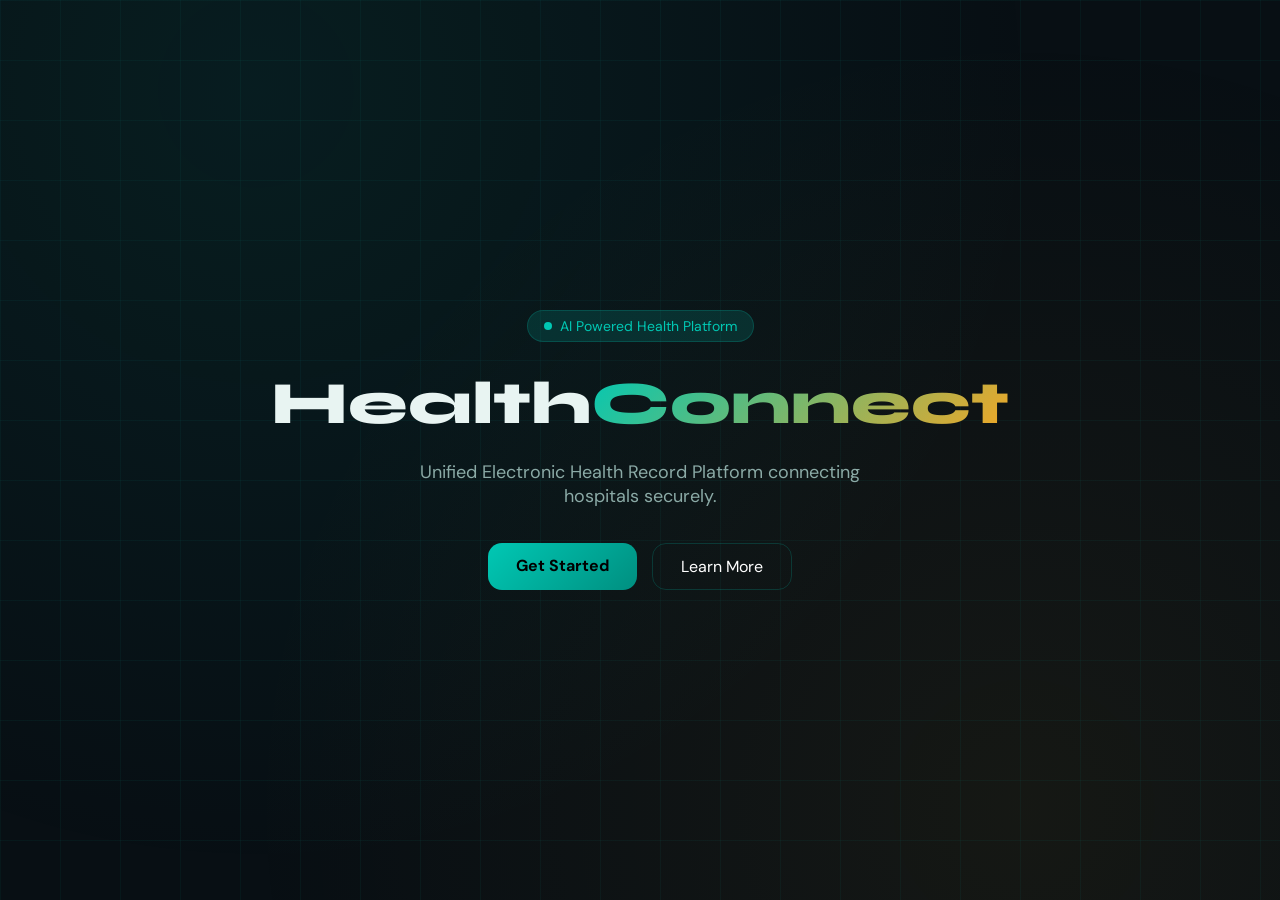
==== index.html @ cec10af4 "Add files via upload" ====
<!DOCTYPE html>
<html lang="en">

<head>

<meta charset="UTF-8">

<meta name="viewport" content="width=device-width, initial-scale=1.0">

<title>HealthConnect</title>

<link rel="stylesheet" href="style.css">

</head>

<body>

<div class="bg-mesh"></div>
<div class="bg-grid"></div>

<div class="hero">

<div class="hero-badge">
<div class="pulse-dot"></div>
AI Powered Health Platform
</div>

<h1 class="hero-title">
Health<span class="gradient-text">Connect</span>
</h1>

<p class="hero-sub">

Unified Electronic Health Record Platform connecting hospitals securely.

</p>

<div class="hero-cta">

<a href="#" class="btn-primary">
Get Started
</a>

<a href="#" class="btn-outline">
Learn More
</a>

</div>

</div>

</body>
</html>
---- style.css ----
/* HealthConnect Clean Working CSS */

@import url('https://fonts.googleapis.com/css2?family=Syne:wght@400;700;800&family=DM+Sans:wght@300;400;500;700&display=swap');

:root{

--bg:#080f14;
--card:#0d1a22;

--teal:#00c8b4;
--amber:#f5a623;

--text:#e8f4f2;
--text2:#8baaa6;

--border:rgba(0,200,180,0.2);

--radius:14px;

}

*{

margin:0;
padding:0;
box-sizing:border-box;

}

body{

background:var(--bg);
color:var(--text);

font-family:'DM Sans',sans-serif;

min-height:100vh;

}

/* Background */

.bg-mesh{

position:fixed;

width:100%;
height:100%;

background:

radial-gradient(circle at 20% 10%,
rgba(0,200,180,0.08),
transparent 60%),

radial-gradient(circle at 80% 90%,
rgba(245,166,35,0.06),
transparent 60%);

z-index:0;

}

.bg-grid{

position:fixed;

width:100%;
height:100%;

background-image:

linear-gradient(rgba(0,200,180,0.05) 1px, transparent 1px),
linear-gradient(90deg, rgba(0,200,180,0.05) 1px, transparent 1px);

background-size:60px 60px;

z-index:0;

}

/* Hero */

.hero{

position:relative;

z-index:1;

display:flex;

flex-direction:column;

justify-content:center;

align-items:center;

text-align:center;

min-height:100vh;

padding:40px;

}

/* Badge */

.hero-badge{

display:flex;

align-items:center;

gap:8px;

background:rgba(0,200,180,0.15);

border:1px solid var(--border);

padding:6px 16px;

border-radius:50px;

font-size:14px;

color:var(--teal);

margin-bottom:25px;

}

/* Pulse */

.pulse-dot{

width:8px;
height:8px;

background:var(--teal);

border-radius:50%;

animation:pulse 2s infinite;

}

@keyframes pulse{

0%{transform:scale(1);opacity:1;}
50%{transform:scale(.6);opacity:.4;}
100%{transform:scale(1);opacity:1;}

}

/* Title */

.hero-title{

font-family:'Syne',sans-serif;

font-size:60px;

font-weight:800;

margin-bottom:20px;

}

/* Gradient */

.gradient-text{

background:linear-gradient(135deg,var(--teal),var(--amber));

-webkit-background-clip:text;

-webkit-text-fill-color:transparent;

}

/* Subtitle */

.hero-sub{

max-width:500px;

color:var(--text2);

font-size:18px;

margin-bottom:35px;

}

/* Buttons */

.hero-cta{

display:flex;

gap:15px;

}

/* Primary */

.btn-primary{

background:linear-gradient(135deg,var(--teal),#008f80);

color:black;

padding:12px 28px;

border-radius:var(--radius);

font-weight:700;

text-decoration:none;

transition:.2s;

}

.btn-primary:hover{

transform:translateY(-3px);

}

/* Outline */

.btn-outline{

border:1px solid var(--border);

padding:12px 28px;

border-radius:var(--radius);

text-decoration:none;

color:white;

transition:.2s;

}

.btn-outline:hover{

background:rgba(0,200,180,0.15);

}

/* Mobile */

@media(max-width:700px){

.hero-title{

font-size:40px;

}

.hero-cta{

flex-direction:column;

}

}
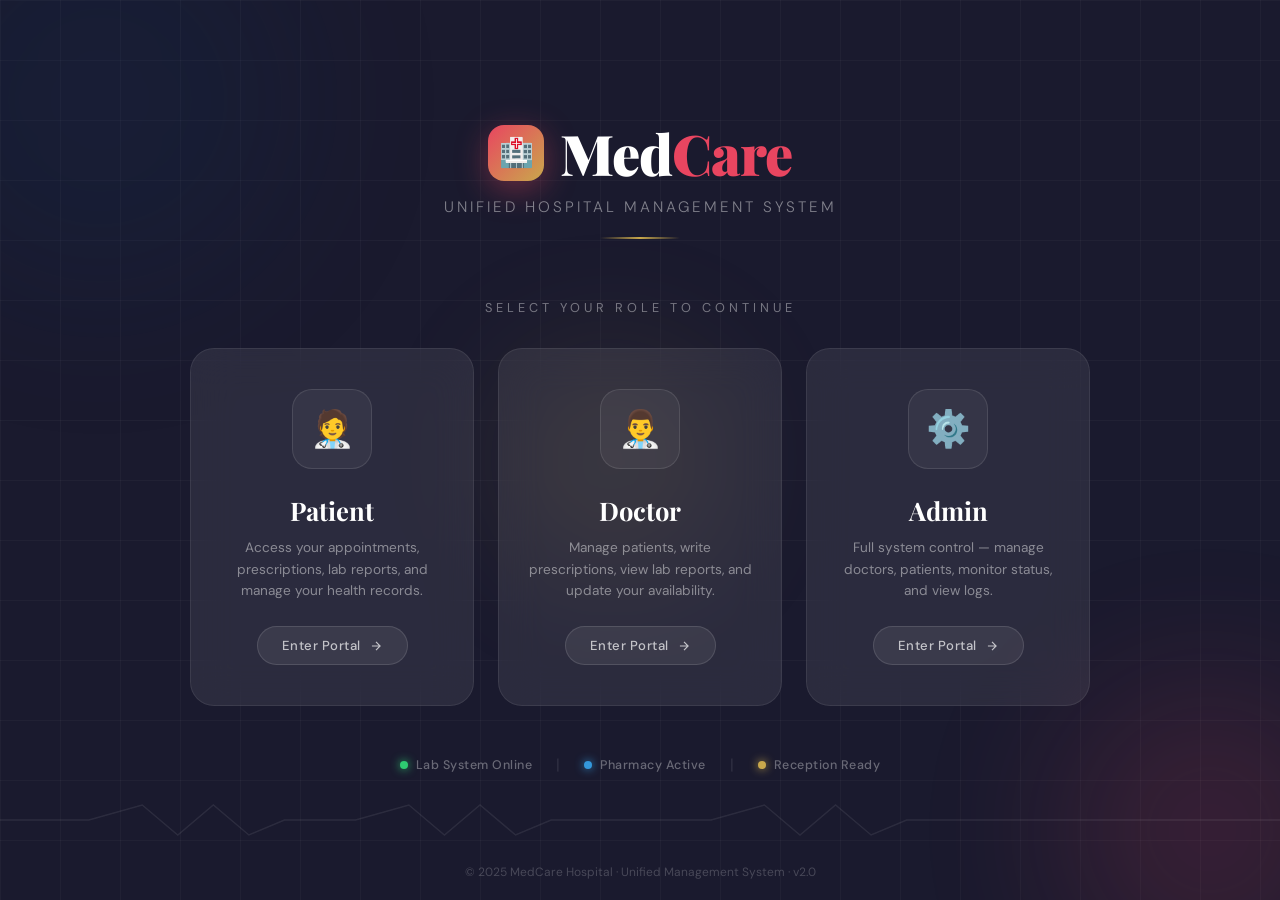
==== commit f4341dbc: "Add files via upload" ====
--- a/index.html
+++ b/index.html
@@ -1,53 +1,425 @@
-<!DOCTYPE html>
-<html lang="en">
-
-<head>
-
-<meta charset="UTF-8">
-
-<meta name="viewport" content="width=device-width, initial-scale=1.0">
-
-<title>HealthConnect</title>
-
-<link rel="stylesheet" href="style.css">
-
-</head>
-
-<body>
-
-<div class="bg-mesh"></div>
-<div class="bg-grid"></div>
-
-<div class="hero">
-
-<div class="hero-badge">
-<div class="pulse-dot"></div>
-AI Powered Health Platform
-</div>
-
-<h1 class="hero-title">
-Health<span class="gradient-text">Connect</span>
-</h1>
-
-<p class="hero-sub">
-
-Unified Electronic Health Record Platform connecting hospitals securely.
-
-</p>
-
-<div class="hero-cta">
-
-<a href="#" class="btn-primary">
-Get Started
-</a>
-
-<a href="#" class="btn-outline">
-Learn More
-</a>
-
-</div>
-
-</div>
-
-</body>
-</html>+<!DOCTYPE html>
+<html lang="en">
+<head>
+<meta charset="UTF-8">
+<meta name="viewport" content="width=device-width, initial-scale=1.0">
+<title>MedCare Hospital — Unified Management System</title>
+<link rel="preconnect" href="https://fonts.googleapis.com">
+<link href="https://fonts.googleapis.com/css2?family=Playfair+Display:wght@400;700;900&family=DM+Sans:wght@300;400;500;600&display=swap" rel="stylesheet">
+<style>
+  :root {
+    --cream: #F8F4EE;
+    --dark: #1A1A2E;
+    --navy: #16213E;
+    --blue: #0F3460;
+    --accent: #E94560;
+    --gold: #C9A84C;
+    --green: #2ECC71;
+    --text: #2D2D2D;
+    --glass: rgba(255,255,255,0.08);
+  }
+
+  * { margin: 0; padding: 0; box-sizing: border-box; }
+
+  body {
+    font-family: 'DM Sans', sans-serif;
+    background: var(--dark);
+    min-height: 100vh;
+    overflow-x: hidden;
+    position: relative;
+  }
+
+  /* Animated gradient bg */
+  .bg-layer {
+    position: fixed; inset: 0; z-index: 0;
+    background: radial-gradient(ellipse 80% 60% at 20% 30%, rgba(15,52,96,0.8) 0%, transparent 60%),
+                radial-gradient(ellipse 60% 80% at 80% 70%, rgba(233,69,96,0.15) 0%, transparent 50%),
+                radial-gradient(ellipse 100% 100% at 50% 50%, #0D0D1A 100%);
+  }
+
+  .grid-overlay {
+    position: fixed; inset: 0; z-index: 0;
+    background-image: linear-gradient(rgba(255,255,255,0.03) 1px, transparent 1px),
+                      linear-gradient(90deg, rgba(255,255,255,0.03) 1px, transparent 1px);
+    background-size: 60px 60px;
+  }
+
+  /* Floating orbs */
+  .orb {
+    position: fixed; border-radius: 50%;
+    filter: blur(80px); opacity: 0.15; z-index: 0;
+    animation: float 8s ease-in-out infinite;
+  }
+  .orb-1 { width: 400px; height: 400px; background: #0F3460; top: -100px; left: -100px; animation-delay: 0s; }
+  .orb-2 { width: 300px; height: 300px; background: #E94560; bottom: -80px; right: -80px; animation-delay: 3s; }
+  .orb-3 { width: 200px; height: 200px; background: #C9A84C; top: 40%; left: 40%; animation-delay: 5s; }
+
+  @keyframes float {
+    0%, 100% { transform: translateY(0) scale(1); }
+    50% { transform: translateY(-30px) scale(1.05); }
+  }
+
+  /* Main layout */
+  .container {
+    position: relative; z-index: 10;
+    min-height: 100vh;
+    display: flex; flex-direction: column;
+    align-items: center; justify-content: center;
+    padding: 40px 20px;
+  }
+
+  /* Header */
+  .header { text-align: center; margin-bottom: 60px; }
+
+  .logo-line {
+    display: flex; align-items: center; justify-content: center; gap: 16px;
+    margin-bottom: 16px;
+  }
+
+  .logo-icon {
+    width: 56px; height: 56px;
+    background: linear-gradient(135deg, var(--accent), var(--gold));
+    border-radius: 16px;
+    display: flex; align-items: center; justify-content: center;
+    font-size: 28px;
+    box-shadow: 0 8px 32px rgba(233,69,96,0.4);
+    animation: pulse-logo 3s ease-in-out infinite;
+  }
+
+  @keyframes pulse-logo {
+    0%, 100% { box-shadow: 0 8px 32px rgba(233,69,96,0.4); }
+    50% { box-shadow: 0 8px 48px rgba(233,69,96,0.7), 0 0 80px rgba(233,69,96,0.2); }
+  }
+
+  .hospital-name {
+    font-family: 'Playfair Display', serif;
+    font-size: clamp(2rem, 5vw, 3.5rem);
+    font-weight: 900;
+    color: white;
+    letter-spacing: -1px;
+    line-height: 1;
+  }
+
+  .hospital-name span { color: var(--accent); }
+
+  .tagline {
+    color: rgba(255,255,255,0.45);
+    font-size: 0.95rem;
+    font-weight: 300;
+    letter-spacing: 3px;
+    text-transform: uppercase;
+    margin-top: 8px;
+  }
+
+  .divider {
+    width: 80px; height: 2px;
+    background: linear-gradient(90deg, transparent, var(--gold), transparent);
+    margin: 20px auto 0;
+  }
+
+  /* Role selection */
+  .select-label {
+    color: rgba(255,255,255,0.4);
+    font-size: 0.8rem;
+    letter-spacing: 4px;
+    text-transform: uppercase;
+    text-align: center;
+    margin-bottom: 32px;
+  }
+
+  .cards-grid {
+    display: grid;
+    grid-template-columns: repeat(3, 1fr);
+    gap: 24px;
+    max-width: 900px;
+    width: 100%;
+  }
+
+  @media (max-width: 700px) {
+    .cards-grid { grid-template-columns: 1fr; max-width: 360px; }
+  }
+
+  .role-card {
+    position: relative;
+    background: var(--glass);
+    backdrop-filter: blur(20px);
+    border: 1px solid rgba(255,255,255,0.08);
+    border-radius: 24px;
+    padding: 40px 28px;
+    cursor: pointer;
+    transition: all 0.4s cubic-bezier(0.175, 0.885, 0.32, 1.275);
+    overflow: hidden;
+    text-decoration: none;
+    display: block;
+    text-align: center;
+    animation: card-in 0.6s ease both;
+  }
+
+  .role-card:nth-child(1) { animation-delay: 0.1s; }
+  .role-card:nth-child(2) { animation-delay: 0.2s; }
+  .role-card:nth-child(3) { animation-delay: 0.3s; }
+
+  @keyframes card-in {
+    from { opacity: 0; transform: translateY(40px); }
+    to { opacity: 1; transform: translateY(0); }
+  }
+
+  .role-card::before {
+    content: '';
+    position: absolute; inset: 0;
+    background: var(--card-color);
+    opacity: 0;
+    transition: opacity 0.4s;
+    border-radius: inherit;
+  }
+
+  .role-card:hover::before { opacity: 0.12; }
+
+  .role-card:hover {
+    transform: translateY(-8px) scale(1.02);
+    border-color: var(--card-color);
+    box-shadow: 0 24px 60px rgba(0,0,0,0.4), 0 0 0 1px var(--card-color);
+  }
+
+  .card-patient { --card-color: #2ECC71; }
+  .card-doctor { --card-color: #3498DB; }
+  .card-admin { --card-color: #C9A84C; }
+
+  .card-icon-wrap {
+    width: 80px; height: 80px;
+    border-radius: 20px;
+    background: rgba(255,255,255,0.05);
+    border: 1px solid rgba(255,255,255,0.1);
+    display: flex; align-items: center; justify-content: center;
+    margin: 0 auto 24px;
+    font-size: 36px;
+    transition: all 0.4s;
+    position: relative; z-index: 1;
+  }
+
+  .role-card:hover .card-icon-wrap {
+    background: var(--card-color);
+    border-color: var(--card-color);
+    box-shadow: 0 8px 30px rgba(0,0,0,0.3);
+    transform: scale(1.1) rotate(5deg);
+  }
+
+  .card-title {
+    font-family: 'Playfair Display', serif;
+    font-size: 1.6rem;
+    font-weight: 700;
+    color: white;
+    margin-bottom: 10px;
+    position: relative; z-index: 1;
+  }
+
+  .card-desc {
+    color: rgba(255,255,255,0.45);
+    font-size: 0.85rem;
+    line-height: 1.6;
+    position: relative; z-index: 1;
+  }
+
+  .card-btn {
+    display: inline-flex; align-items: center; gap: 8px;
+    margin-top: 24px;
+    padding: 10px 24px;
+    background: rgba(255,255,255,0.07);
+    border: 1px solid rgba(255,255,255,0.12);
+    border-radius: 50px;
+    color: rgba(255,255,255,0.7);
+    font-size: 0.82rem;
+    font-weight: 500;
+    letter-spacing: 0.5px;
+    transition: all 0.3s;
+    position: relative; z-index: 1;
+  }
+
+  .role-card:hover .card-btn {
+    background: var(--card-color);
+    border-color: var(--card-color);
+    color: white;
+    box-shadow: 0 4px 20px rgba(0,0,0,0.3);
+  }
+
+  .card-btn svg { width: 14px; height: 14px; transition: transform 0.3s; }
+  .role-card:hover .card-btn svg { transform: translateX(3px); }
+
+  /* Status bar */
+  .status-bar {
+    margin-top: 48px;
+    display: flex; align-items: center; gap: 24px;
+    flex-wrap: wrap; justify-content: center;
+  }
+
+  .status-item {
+    display: flex; align-items: center; gap: 8px;
+    color: rgba(255,255,255,0.35);
+    font-size: 0.78rem;
+    font-weight: 500;
+    letter-spacing: 0.5px;
+  }
+
+  .status-dot {
+    width: 8px; height: 8px; border-radius: 50%;
+    animation: dot-pulse 2s ease-in-out infinite;
+  }
+  .status-dot.green { background: #2ECC71; box-shadow: 0 0 10px #2ECC71; }
+  .status-dot.blue { background: #3498DB; animation-delay: 0.5s; box-shadow: 0 0 10px #3498DB; }
+  .status-dot.gold { background: #C9A84C; animation-delay: 1s; box-shadow: 0 0 10px #C9A84C; }
+
+  @keyframes dot-pulse {
+    0%, 100% { opacity: 1; transform: scale(1); }
+    50% { opacity: 0.5; transform: scale(0.8); }
+  }
+
+  .sep { color: rgba(255,255,255,0.1); }
+
+  /* Footer */
+  .footer {
+    position: fixed; bottom: 20px; left: 0; right: 0;
+    text-align: center;
+    color: rgba(255,255,255,0.2);
+    font-size: 0.75rem;
+    z-index: 10;
+  }
+
+  /* Loading overlay */
+  .loading-overlay {
+    position: fixed; inset: 0; z-index: 1000;
+    background: var(--dark);
+    display: flex; align-items: center; justify-content: center;
+    flex-direction: column; gap: 16px;
+    transition: opacity 0.5s, visibility 0.5s;
+  }
+
+  .loading-overlay.hidden { opacity: 0; visibility: hidden; }
+
+  .loader-ring {
+    width: 48px; height: 48px;
+    border: 3px solid rgba(255,255,255,0.1);
+    border-top-color: var(--accent);
+    border-radius: 50%;
+    animation: spin 0.8s linear infinite;
+  }
+
+  @keyframes spin { to { transform: rotate(360deg); } }
+
+  .loading-text { color: rgba(255,255,255,0.4); font-size: 0.85rem; letter-spacing: 2px; }
+
+  /* Heartbeat decoration */
+  .heartbeat-line {
+    position: fixed; bottom: 60px; left: 0; right: 0;
+    height: 40px; opacity: 0.08; z-index: 1;
+    overflow: hidden;
+  }
+
+  .heartbeat-line svg { width: 100%; height: 100%; }
+</style>
+</head>
+<body>
+
+<div class="loading-overlay" id="loadingOverlay">
+  <div class="loader-ring"></div>
+  <div class="loading-text">LOADING</div>
+</div>
+
+<div class="bg-layer"></div>
+<div class="grid-overlay"></div>
+<div class="orb orb-1"></div>
+<div class="orb orb-2"></div>
+<div class="orb orb-3"></div>
+
+<div class="heartbeat-line">
+  <svg viewBox="0 0 1440 40" preserveAspectRatio="none">
+    <polyline points="0,20 100,20 160,5 200,35 240,5 280,35 320,20 400,20 460,5 500,35 540,5 580,35 620,20 800,20 860,5 900,35 940,5 980,35 1020,20 1440,20" fill="none" stroke="white" stroke-width="1.5"/>
+  </svg>
+</div>
+
+<div class="container">
+  <div class="header">
+    <div class="logo-line">
+      <div class="logo-icon">🏥</div>
+      <div class="hospital-name">Med<span>Care</span></div>
+    </div>
+    <div class="tagline">Unified Hospital Management System</div>
+    <div class="divider"></div>
+  </div>
+
+  <div class="select-label">Select Your Role to Continue</div>
+
+  <div class="cards-grid">
+    <!-- Patient -->
+    <a href="patient-login.html" class="role-card card-patient">
+      <div class="card-icon-wrap">🧑‍⚕️</div>
+      <div class="card-title">Patient</div>
+      <div class="card-desc">Access your appointments, prescriptions, lab reports, and manage your health records.</div>
+      <div class="card-btn">
+        Enter Portal
+        <svg viewBox="0 0 24 24" fill="none" stroke="currentColor" stroke-width="2"><path d="M5 12h14M12 5l7 7-7 7"/></svg>
+      </div>
+    </a>
+
+    <!-- Doctor -->
+    <a href="doctor-login.html" class="role-card card-doctor">
+      <div class="card-icon-wrap">👨‍⚕️</div>
+      <div class="card-title">Doctor</div>
+      <div class="card-desc">Manage patients, write prescriptions, view lab reports, and update your availability.</div>
+      <div class="card-btn">
+        Enter Portal
+        <svg viewBox="0 0 24 24" fill="none" stroke="currentColor" stroke-width="2"><path d="M5 12h14M12 5l7 7-7 7"/></svg>
+      </div>
+    </a>
+
+    <!-- Admin -->
+    <a href="admin-login.html" class="role-card card-admin">
+      <div class="card-icon-wrap">⚙️</div>
+      <div class="card-title">Admin</div>
+      <div class="card-desc">Full system control — manage doctors, patients, monitor status, and view logs.</div>
+      <div class="card-btn">
+        Enter Portal
+        <svg viewBox="0 0 24 24" fill="none" stroke="currentColor" stroke-width="2"><path d="M5 12h14M12 5l7 7-7 7"/></svg>
+      </div>
+    </a>
+  </div>
+
+  <div class="status-bar">
+    <div class="status-item">
+      <div class="status-dot green"></div>
+      <span>Lab System Online</span>
+    </div>
+    <span class="sep">|</span>
+    <div class="status-item">
+      <div class="status-dot blue"></div>
+      <span>Pharmacy Active</span>
+    </div>
+    <span class="sep">|</span>
+    <div class="status-item">
+      <div class="status-dot gold"></div>
+      <span>Reception Ready</span>
+    </div>
+  </div>
+</div>
+
+<div class="footer">© 2025 MedCare Hospital · Unified Management System · v2.0</div>
+
+<script>
+  // Simulated loading
+  window.addEventListener('load', () => {
+    setTimeout(() => {
+      document.getElementById('loadingOverlay').classList.add('hidden');
+    }, 800);
+  });
+
+  // Check if already logged in
+  fetch('php/auth.php?action=get_session')
+    .then(r => r.json())
+    .then(d => {
+      if (d.authenticated) {
+        const rolePages = { patient: 'patient-dashboard.html', doctor: 'doctor-dashboard.html', admin: 'admin-dashboard.html' };
+        if (rolePages[d.user.role]) window.location.href = rolePages[d.user.role];
+      }
+    }).catch(() => {});
+</script>
+</body>
+</html>
